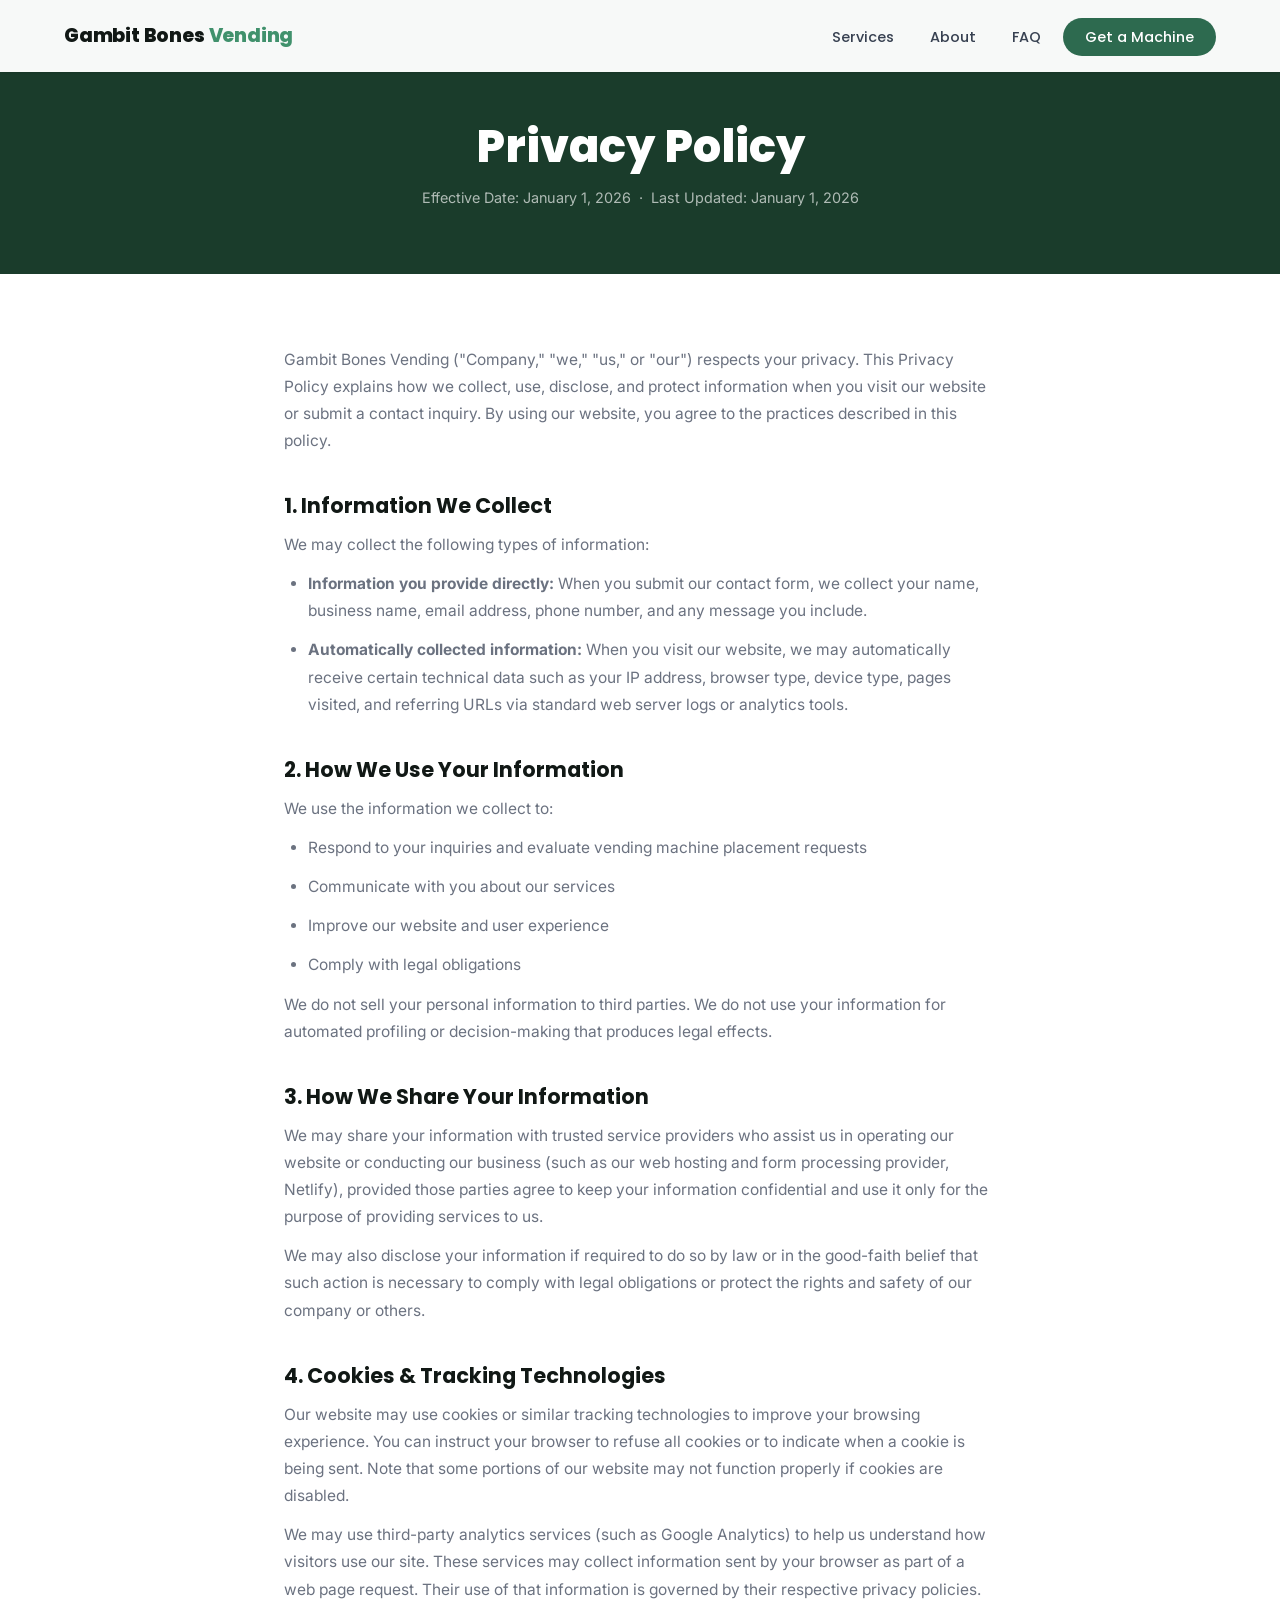
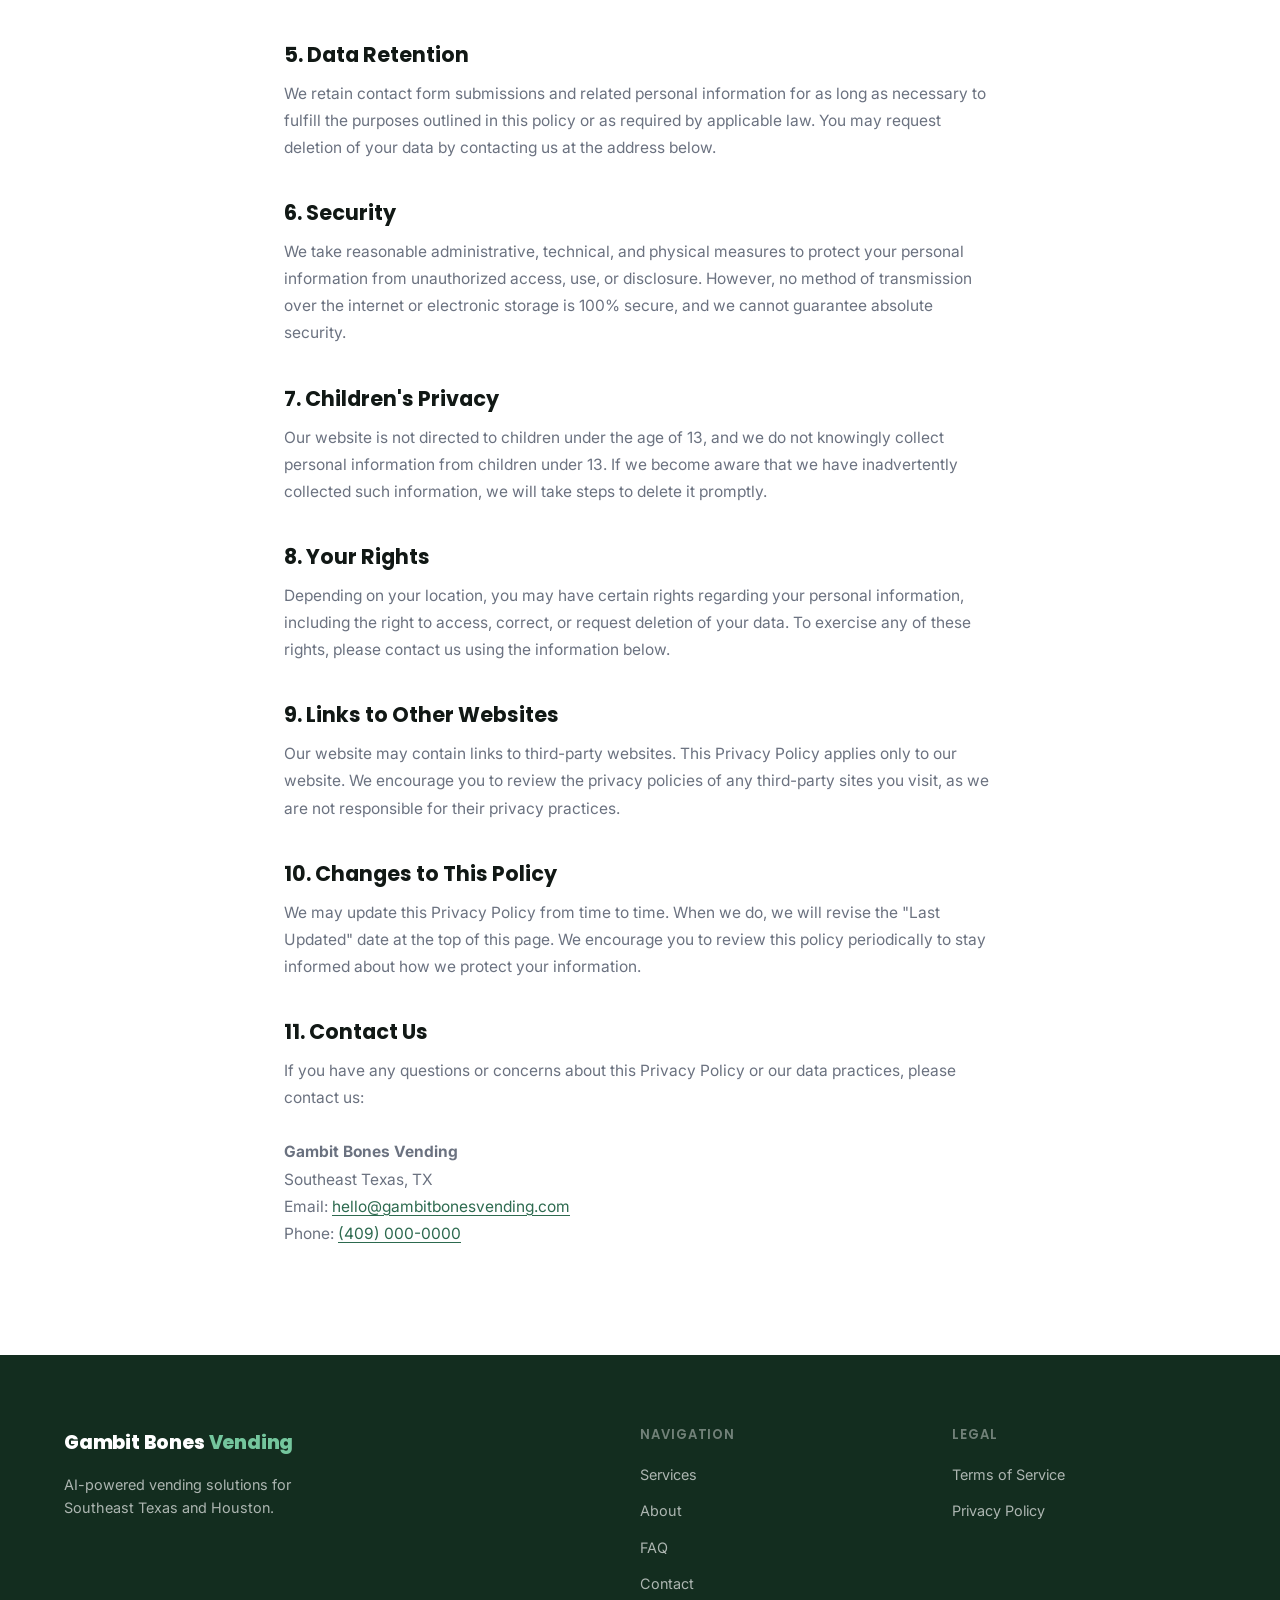
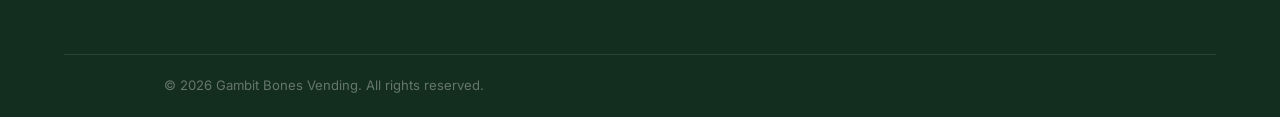
==== privacy.html @ fe69d811 "Initial commit — Gambit Bones Vending website" ====
<!DOCTYPE html>
<html lang="en">
<head>
  <meta charset="UTF-8" />
  <meta name="viewport" content="width=device-width, initial-scale=1.0" />
  <meta name="description" content="Privacy Policy for Gambit Bones Vending." />
  <meta name="robots" content="noindex" />
  <title>Privacy Policy | Gambit Bones Vending</title>

  <link rel="preconnect" href="https://fonts.googleapis.com" />
  <link rel="preconnect" href="https://fonts.gstatic.com" crossorigin />
  <link href="https://fonts.googleapis.com/css2?family=Poppins:wght@400;600;700;800&family=Inter:wght@400;500;600&display=swap" rel="stylesheet" />
  <link rel="stylesheet" href="https://cdnjs.cloudflare.com/ajax/libs/font-awesome/6.5.0/css/all.min.css" crossorigin="anonymous" referrerpolicy="no-referrer" />
  <link rel="stylesheet" href="css/styles.css" />
</head>
<body>

  <!-- Navigation -->
  <header class="nav-header scrolled" id="navHeader">
    <nav class="nav-container" aria-label="Main navigation">
      <a href="index.html" class="nav-logo" aria-label="Gambit Bones Vending — home">
        <span class="logo-text">Gambit Bones <span class="logo-accent">Vending</span></span>
      </a>
      <button class="nav-toggle" id="navToggle" aria-label="Toggle navigation" aria-expanded="false">
        <span></span><span></span><span></span>
      </button>
      <ul class="nav-links" id="navLinks" role="list">
        <li><a href="index.html#services">Services</a></li>
        <li><a href="index.html#about">About</a></li>
        <li><a href="index.html#faq">FAQ</a></li>
        <li><a href="index.html#contact" class="nav-cta">Get a Machine</a></li>
      </ul>
    </nav>
  </header>

  <!-- Page Header -->
  <section class="inner-page-header">
    <div class="container">
      <h1>Privacy Policy</h1>
      <p>Effective Date: January 1, 2026 &nbsp;·&nbsp; Last Updated: January 1, 2026</p>
    </div>
  </section>

  <!-- Content -->
  <section class="inner-page-content">
    <div class="container">

      <p>
        Gambit Bones Vending ("Company," "we," "us," or "our") respects your privacy. This
        Privacy Policy explains how we collect, use, disclose, and protect information when
        you visit our website or submit a contact inquiry. By using our website, you agree to
        the practices described in this policy.
      </p>

      <h2>1. Information We Collect</h2>
      <p>We may collect the following types of information:</p>
      <ul>
        <li>
          <strong>Information you provide directly:</strong> When you submit our contact form,
          we collect your name, business name, email address, phone number, and any message
          you include.
        </li>
        <li>
          <strong>Automatically collected information:</strong> When you visit our website,
          we may automatically receive certain technical data such as your IP address, browser
          type, device type, pages visited, and referring URLs via standard web server logs
          or analytics tools.
        </li>
      </ul>

      <h2>2. How We Use Your Information</h2>
      <p>We use the information we collect to:</p>
      <ul>
        <li>Respond to your inquiries and evaluate vending machine placement requests</li>
        <li>Communicate with you about our services</li>
        <li>Improve our website and user experience</li>
        <li>Comply with legal obligations</li>
      </ul>
      <p>
        We do not sell your personal information to third parties. We do not use your
        information for automated profiling or decision-making that produces legal effects.
      </p>

      <h2>3. How We Share Your Information</h2>
      <p>
        We may share your information with trusted service providers who assist us in
        operating our website or conducting our business (such as our web hosting and form
        processing provider, Netlify), provided those parties agree to keep your information
        confidential and use it only for the purpose of providing services to us.
      </p>
      <p>
        We may also disclose your information if required to do so by law or in the good-faith
        belief that such action is necessary to comply with legal obligations or protect the
        rights and safety of our company or others.
      </p>

      <h2>4. Cookies &amp; Tracking Technologies</h2>
      <p>
        Our website may use cookies or similar tracking technologies to improve your browsing
        experience. You can instruct your browser to refuse all cookies or to indicate when a
        cookie is being sent. Note that some portions of our website may not function properly
        if cookies are disabled.
      </p>
      <p>
        We may use third-party analytics services (such as Google Analytics) to help us
        understand how visitors use our site. These services may collect information sent by
        your browser as part of a web page request. Their use of that information is governed
        by their respective privacy policies.
      </p>

      <h2>5. Data Retention</h2>
      <p>
        We retain contact form submissions and related personal information for as long as
        necessary to fulfill the purposes outlined in this policy or as required by applicable
        law. You may request deletion of your data by contacting us at the address below.
      </p>

      <h2>6. Security</h2>
      <p>
        We take reasonable administrative, technical, and physical measures to protect your
        personal information from unauthorized access, use, or disclosure. However, no method
        of transmission over the internet or electronic storage is 100% secure, and we cannot
        guarantee absolute security.
      </p>

      <h2>7. Children's Privacy</h2>
      <p>
        Our website is not directed to children under the age of 13, and we do not knowingly
        collect personal information from children under 13. If we become aware that we have
        inadvertently collected such information, we will take steps to delete it promptly.
      </p>

      <h2>8. Your Rights</h2>
      <p>
        Depending on your location, you may have certain rights regarding your personal
        information, including the right to access, correct, or request deletion of your data.
        To exercise any of these rights, please contact us using the information below.
      </p>

      <h2>9. Links to Other Websites</h2>
      <p>
        Our website may contain links to third-party websites. This Privacy Policy applies
        only to our website. We encourage you to review the privacy policies of any third-party
        sites you visit, as we are not responsible for their privacy practices.
      </p>

      <h2>10. Changes to This Policy</h2>
      <p>
        We may update this Privacy Policy from time to time. When we do, we will revise the
        "Last Updated" date at the top of this page. We encourage you to review this policy
        periodically to stay informed about how we protect your information.
      </p>

      <h2>11. Contact Us</h2>
      <p>
        If you have any questions or concerns about this Privacy Policy or our data practices,
        please contact us:<br /><br />
        <strong>Gambit Bones Vending</strong><br />
        <!-- Replace with real address -->
        Southeast Texas, TX<br />
        Email: <a href="mailto:hello@gambitbonesvending.com">hello@gambitbonesvending.com</a><br />
        Phone: <a href="tel:+14090000000">(409) 000-0000</a>
      </p>

    </div>
  </section>

  <!-- Footer -->
  <footer class="footer">
    <div class="container">
      <div class="footer-top">
        <div class="footer-brand">
          <span class="logo-text">Gambit Bones <span class="logo-accent">Vending</span></span>
          <p>AI-powered vending solutions for Southeast Texas and Houston.</p>
        </div>
        <div class="footer-links">
          <h4>Navigation</h4>
          <ul role="list">
            <li><a href="index.html#services">Services</a></li>
            <li><a href="index.html#about">About</a></li>
            <li><a href="index.html#faq">FAQ</a></li>
            <li><a href="index.html#contact">Contact</a></li>
          </ul>
        </div>
        <div class="footer-legal">
          <h4>Legal</h4>
          <ul role="list">
            <li><a href="terms.html">Terms of Service</a></li>
            <li><a href="privacy.html">Privacy Policy</a></li>
          </ul>
        </div>
      </div>
      <div class="footer-bottom">
        <p>&copy; <span id="footerYear">2026</span> Gambit Bones Vending. All rights reserved.</p>
      </div>
    </div>
  </footer>

  <script>
    const navToggle = document.getElementById('navToggle');
    const navLinks  = document.getElementById('navLinks');
    navToggle.addEventListener('click', () => {
      const isOpen = navLinks.classList.toggle('open');
      navToggle.classList.toggle('active', isOpen);
      navToggle.setAttribute('aria-expanded', String(isOpen));
    });
    document.getElementById('footerYear').textContent = new Date().getFullYear();
  </script>

</body>
</html>
---- css/styles.css ----
/* =============================================================
   Gambit Bones Vending — Stylesheet
   Colors: white palette + dark green accents
   Fonts: Poppins (headings) + Inter (body)
============================================================= */

/* -------------------------
   1. Custom Properties
------------------------- */
:root {
  --white: #ffffff;
  --off-white: #f4f8f5;
  --green-900: #132d1f;
  --green-800: #1a3c2b;
  --green-700: #2d6a4f;
  --green-600: #40916c;
  --green-400: #74c69d;
  --green-100: #d8f3dc;
  --green-50: #edf7f0;

  --text-900: #111815;
  --text-700: #374151;
  --text-500: #6b7280;
  --text-300: #d1d5db;
  --border: #e5e7eb;
  --border-green: #c3e6cb;

  --shadow-sm: 0 1px 3px rgba(0, 0, 0, 0.07), 0 1px 2px rgba(0, 0, 0, 0.05);
  --shadow-md: 0 4px 16px rgba(0, 0, 0, 0.09);
  --shadow-lg: 0 10px 40px rgba(0, 0, 0, 0.12);

  --radius-sm: 8px;
  --radius-md: 14px;
  --radius-lg: 22px;
  --radius-full: 100px;

  --transition: 0.22s ease;
  --max-width: 1200px;
}

/* -------------------------
   2. Reset & Base
------------------------- */
*, *::before, *::after {
  box-sizing: border-box;
  margin: 0;
  padding: 0;
}

html {
  scroll-behavior: smooth;
  font-size: 16px;
  overflow-x: hidden;
}

body {
  font-family: 'Inter', system-ui, -apple-system, sans-serif;
  color: var(--text-700);
  background: var(--white);
  line-height: 1.65;
  -webkit-font-smoothing: antialiased;
  overflow-x: hidden;
}

img, svg {
  display: block;
  max-width: 100%;
}

a {
  color: var(--green-700);
  text-decoration: none;
  transition: color var(--transition);
}

a:hover { color: var(--green-600); }

ul { list-style: none; }

/* -------------------------
   3. Typography
------------------------- */
h1, h2, h3, h4 {
  font-family: 'Poppins', sans-serif;
  color: var(--text-900);
  line-height: 1.2;
  font-weight: 700;
}

h1 { font-size: clamp(2.1rem, 5.5vw, 3.75rem); font-weight: 800; }
h2 { font-size: clamp(1.7rem, 3.5vw, 2.5rem); }
h3 { font-size: 1.25rem; }

p { max-width: 65ch; }

em { font-style: normal; color: var(--green-600); }

/* -------------------------
   4. Layout Utilities
------------------------- */
.container {
  width: 100%;
  max-width: var(--max-width);
  margin: 0 auto;
  padding: 0 24px;
}

.hidden { display: none !important; }

/* -------------------------
   5. Buttons
------------------------- */
.btn {
  display: inline-flex;
  align-items: center;
  gap: 8px;
  padding: 14px 28px;
  border-radius: var(--radius-full);
  font-family: 'Poppins', sans-serif;
  font-weight: 600;
  font-size: 0.95rem;
  cursor: pointer;
  border: 2px solid transparent;
  transition: all var(--transition);
  text-decoration: none;
}

.btn-primary {
  background: var(--green-700);
  color: var(--white);
  border-color: var(--green-700);
}
.btn-primary:hover {
  background: var(--green-800);
  border-color: var(--green-800);
  color: var(--white);
  transform: translateY(-1px);
  box-shadow: 0 6px 20px rgba(45, 106, 79, 0.35);
}

.btn-outline {
  background: transparent;
  color: var(--white);
  border-color: rgba(255, 255, 255, 0.6);
}
.btn-outline:hover {
  background: rgba(255, 255, 255, 0.12);
  border-color: var(--white);
  color: var(--white);
}

.btn-full { width: 100%; justify-content: center; }

/* -------------------------
   6. Section Header
------------------------- */
.section-header {
  text-align: center;
  margin-bottom: 56px;
}

.section-header p {
  font-size: 1.05rem;
  color: var(--text-500);
  margin: 16px auto 0;
}

.section-tag {
  display: inline-block;
  background: var(--green-50);
  color: var(--green-700);
  font-family: 'Poppins', sans-serif;
  font-size: 0.78rem;
  font-weight: 600;
  letter-spacing: 0.08em;
  text-transform: uppercase;
  padding: 6px 16px;
  border-radius: var(--radius-full);
  margin-bottom: 14px;
  border: 1px solid var(--border-green);
}

/* -------------------------
   7. Navigation
------------------------- */
.nav-header {
  position: fixed;
  top: 0;
  left: 0;
  right: 0;
  z-index: 1000;
  background: transparent;
  transition: background var(--transition), box-shadow var(--transition);
}

.nav-header.scrolled {
  background: rgba(255, 255, 255, 0.97);
  box-shadow: var(--shadow-sm);
  backdrop-filter: blur(8px);
}

.nav-container {
  display: flex;
  align-items: center;
  justify-content: space-between;
  max-width: var(--max-width);
  margin: 0 auto;
  padding: 0 24px;
  height: 72px;
}

.logo-text {
  font-family: 'Poppins', sans-serif;
  font-size: 1.2rem;
  font-weight: 800;
  color: var(--white);
  transition: color var(--transition);
  letter-spacing: -0.01em;
}

.nav-header.scrolled .logo-text { color: var(--text-900); }

.logo-accent { color: var(--green-400); }

.nav-header.scrolled .logo-accent { color: var(--green-600); }

.nav-links {
  display: flex;
  align-items: center;
  gap: 8px;
}

.nav-links li a {
  font-family: 'Poppins', sans-serif;
  font-size: 0.9rem;
  font-weight: 500;
  color: rgba(255, 255, 255, 0.88);
  padding: 8px 14px;
  border-radius: var(--radius-sm);
  transition: all var(--transition);
}

.nav-header.scrolled .nav-links li a {
  color: var(--text-700);
}

.nav-links li a:hover {
  color: var(--white);
  background: rgba(255, 255, 255, 0.1);
}

.nav-header.scrolled .nav-links li a:hover {
  color: var(--green-700);
  background: var(--green-50);
}

.nav-cta {
  background: var(--green-700) !important;
  color: var(--white) !important;
  border-radius: var(--radius-full) !important;
  padding: 9px 22px !important;
}

.nav-cta:hover {
  background: var(--green-800) !important;
  color: var(--white) !important;
  box-shadow: 0 4px 14px rgba(45, 106, 79, 0.3);
}

/* Hamburger */
.nav-toggle {
  display: none;
  flex-direction: column;
  gap: 5px;
  background: none;
  border: none;
  cursor: pointer;
  padding: 6px;
}

.nav-toggle span {
  display: block;
  width: 24px;
  height: 2px;
  background: var(--white);
  border-radius: 2px;
  transition: transform 0.28s ease, opacity 0.28s ease;
}

.nav-header.scrolled .nav-toggle span { background: var(--text-900); }

.nav-toggle.active span:nth-child(1) { transform: translateY(7px) rotate(45deg); }
.nav-toggle.active span:nth-child(2) { opacity: 0; }
.nav-toggle.active span:nth-child(3) { transform: translateY(-7px) rotate(-45deg); }

/* -------------------------
   8. Hero
------------------------- */
.hero {
  min-height: 100vh;
  display: flex;
  align-items: center;
  justify-content: center;
  text-align: center;
  position: relative;
  background-color: var(--green-800);
  background-image:
    linear-gradient(to bottom, rgba(6, 20, 12, 0.80) 0%, rgba(19, 45, 31, 0.72) 60%, rgba(26, 60, 43, 0.85) 100%),
    url('../assets/download.webp');
  background-size: cover;
  background-position: center 20%;
  overflow: hidden;
}

/* decorative circle */
.hero::before {
  content: '';
  position: absolute;
  width: 700px;
  height: 700px;
  border-radius: 50%;
  background: radial-gradient(circle, rgba(116, 198, 157, 0.08) 0%, transparent 70%);
  top: 50%;
  left: 50%;
  transform: translate(-50%, -50%);
  pointer-events: none;
}

.hero-content {
  position: relative;
  z-index: 1;
  padding: 120px 24px 60px;
  max-width: 820px;
  width: 100%;
}

.hero-badge {
  display: inline-flex;
  align-items: center;
  gap: 7px;
  background: rgba(116, 198, 157, 0.15);
  color: var(--green-400);
  border: 1px solid rgba(116, 198, 157, 0.3);
  font-family: 'Poppins', sans-serif;
  font-size: 0.78rem;
  font-weight: 600;
  letter-spacing: 0.07em;
  text-transform: uppercase;
  padding: 6px 16px;
  border-radius: var(--radius-full);
  margin-bottom: 22px;
}

.hero-content h1 {
  color: var(--white);
  margin-bottom: 22px;
  letter-spacing: -0.02em;
}

.hero-content p {
  font-size: clamp(1rem, 2vw, 1.15rem);
  color: rgba(255, 255, 255, 0.78);
  margin: 0 auto 36px;
  max-width: 600px;
}

.hero-cta-group {
  display: flex;
  gap: 14px;
  justify-content: center;
  flex-wrap: wrap;
}

.hero-scroll-hint {
  position: absolute;
  bottom: 32px;
  left: 50%;
  transform: translateX(-50%);
  display: flex;
  flex-direction: column;
  align-items: center;
  gap: 6px;
  color: rgba(255, 255, 255, 0.4);
  font-size: 0.75rem;
  font-family: 'Poppins', sans-serif;
  letter-spacing: 0.06em;
  text-transform: uppercase;
  animation: bounce 2s infinite;
}

@keyframes bounce {
  0%, 100% { transform: translateX(-50%) translateY(0); }
  50% { transform: translateX(-50%) translateY(6px); }
}

/* -------------------------
   9. Trust Bar
------------------------- */
.trust-bar {
  background: var(--white);
  border-bottom: 1px solid var(--border);
  padding: 0;
}

.trust-items {
  display: flex;
  align-items: center;
  justify-content: center;
  flex-wrap: wrap;
  gap: 0;
  padding: 0;
}

.trust-item {
  display: flex;
  align-items: center;
  gap: 10px;
  padding: 20px 32px;
  border-right: 1px solid var(--border);
  font-family: 'Poppins', sans-serif;
  font-size: 0.85rem;
  font-weight: 600;
  color: var(--text-700);
}

.trust-item:last-child { border-right: none; }

.trust-item i {
  color: var(--green-600);
  font-size: 1rem;
}

/* Grid children: prevent content from blowing out grid tracks */
.services-grid > *,
.about-grid > *,
.contact-grid > *,
.footer-top > * {
  min-width: 0;
}

/* -------------------------
   10. Services
------------------------- */
.services {
  padding: 100px 0;
  background: var(--off-white);
}

.services-grid {
  display: grid;
  grid-template-columns: repeat(3, 1fr);
  gap: 24px;
}

.service-card {
  background: var(--white);
  border-radius: var(--radius-md);
  padding: 36px 28px;
  border: 1px solid var(--border);
  transition: all var(--transition);
  box-shadow: var(--shadow-sm);
}

.service-card:hover {
  transform: translateY(-4px);
  box-shadow: var(--shadow-lg);
  border-color: var(--border-green);
}

.service-card--featured {
  background: var(--green-800);
  border-color: var(--green-700);
  color: rgba(255, 255, 255, 0.85);
}

.service-card--featured h3 { color: var(--white); }
.service-card--featured p { color: rgba(255, 255, 255, 0.75); max-width: 100%; }
.service-card--featured .service-icon { background: rgba(255, 255, 255, 0.1); color: var(--green-400); }
.service-card--featured:hover { border-color: var(--green-600); }

.service-icon {
  width: 52px;
  height: 52px;
  background: var(--green-50);
  color: var(--green-700);
  border-radius: var(--radius-sm);
  display: flex;
  align-items: center;
  justify-content: center;
  font-size: 1.25rem;
  margin-bottom: 20px;
}

.service-card h3 {
  margin-bottom: 10px;
  font-size: 1.1rem;
}

.service-card p {
  font-size: 0.95rem;
  color: var(--text-500);
  max-width: 100%;
  line-height: 1.6;
}

/* -------------------------
   11. About
------------------------- */
.about {
  padding: 100px 0;
  background: var(--white);
}

.about-grid {
  display: grid;
  grid-template-columns: 1fr 1fr;
  gap: 72px;
  align-items: center;
}

.about-content .section-tag { margin-bottom: 14px; }

.about-content h2 { margin-bottom: 20px; }

.about-content p {
  color: var(--text-500);
  margin-bottom: 16px;
  max-width: 100%;
  font-size: 1rem;
}

.about-stats {
  display: flex;
  gap: 32px;
  margin: 36px 0 32px;
  padding: 28px 0;
  border-top: 1px solid var(--border);
  border-bottom: 1px solid var(--border);
}

.stat {
  display: flex;
  flex-direction: column;
  gap: 4px;
}

.stat-number {
  font-family: 'Poppins', sans-serif;
  font-size: 1.75rem;
  font-weight: 800;
  color: var(--green-700);
  line-height: 1;
}

.stat-label {
  font-size: 0.8rem;
  color: var(--text-500);
  font-weight: 500;
}

.about-image {
  position: relative;
}

/*
  -------------------------------------------------------
  ABOUT SECTION PHOTO:
  To use a real photo, replace .about-image-placeholder
  with: <img src="images/about-machine.jpg" alt="Gambit Bones Vending Machine" />
  and add this CSS: img { border-radius: var(--radius-lg); object-fit: cover; }
  -------------------------------------------------------
*/
.about-image-placeholder {
  background: linear-gradient(145deg, var(--green-50) 0%, var(--green-100) 100%);
  border-radius: var(--radius-lg);
  border: 2px dashed var(--border-green);
  display: flex;
  flex-direction: column;
  align-items: center;
  justify-content: center;
  padding: 72px 40px;
  text-align: center;
  min-height: 360px;
  gap: 16px;
}

.about-image-placeholder i {
  font-size: 3.5rem;
  color: var(--green-600);
  opacity: 0.5;
}

.about-image-placeholder p {
  color: var(--green-700);
  font-family: 'Poppins', sans-serif;
  font-weight: 600;
  font-size: 1rem;
  opacity: 0.6;
  max-width: 100%;
  text-align: center;
}

/* -------------------------
   12. Service Area
------------------------- */
.area {
  background: var(--green-800);
  padding: 72px 0;
  text-align: center;
}

.area-content { max-width: 680px; margin: 0 auto; }

.area-icon {
  font-size: 2.5rem;
  color: var(--green-400);
  margin-bottom: 20px;
}

.area-content h2 {
  color: var(--white);
  margin-bottom: 16px;
}

.area-content p {
  color: rgba(255, 255, 255, 0.72);
  margin: 0 auto 10px;
  font-size: 1rem;
}

.area-content a {
  color: var(--green-400);
  text-decoration: underline;
  text-underline-offset: 3px;
}

.area-content a:hover { color: var(--green-100); }

/* -------------------------
   13. FAQ
------------------------- */
.faq {
  padding: 100px 0;
  background: var(--off-white);
}

.faq-list {
  max-width: 760px;
  margin: 0 auto;
  display: flex;
  flex-direction: column;
  gap: 12px;
}

.faq-item {
  background: var(--white);
  border: 1px solid var(--border);
  border-radius: var(--radius-md);
  overflow: hidden;
  transition: border-color var(--transition), box-shadow var(--transition);
}

.faq-item[open] {
  border-color: var(--border-green);
  box-shadow: var(--shadow-sm);
}

.faq-item summary {
  display: flex;
  align-items: center;
  justify-content: space-between;
  padding: 20px 24px;
  cursor: pointer;
  font-family: 'Poppins', sans-serif;
  font-size: 0.98rem;
  font-weight: 600;
  color: var(--text-900);
  list-style: none;
  user-select: none;
  transition: color var(--transition);
  gap: 16px;
}

.faq-item summary::-webkit-details-marker { display: none; }

.faq-item summary::after {
  content: '+';
  font-size: 1.4rem;
  font-weight: 400;
  color: var(--green-600);
  flex-shrink: 0;
  transition: transform var(--transition);
  line-height: 1;
}

.faq-item[open] summary::after {
  transform: rotate(45deg);
}

.faq-item[open] summary { color: var(--green-700); }

.faq-answer {
  padding: 0 24px 20px;
}

.faq-answer p {
  font-size: 0.97rem;
  color: var(--text-500);
  line-height: 1.7;
  max-width: 100%;
}

/* -------------------------
   14. Contact & Form
------------------------- */
.contact {
  padding: 100px 0;
  background: var(--white);
}

.contact-grid {
  display: grid;
  grid-template-columns: 1fr 1.4fr;
  gap: 72px;
  align-items: start;
}

.contact-info .section-tag { margin-bottom: 14px; }

.contact-info h2 { margin-bottom: 18px; }

.contact-info > p {
  color: var(--text-500);
  margin-bottom: 32px;
  max-width: 100%;
}

.contact-details {
  display: flex;
  flex-direction: column;
  gap: 14px;
}

.contact-details li {
  display: flex;
  align-items: center;
  gap: 12px;
  font-size: 0.95rem;
  color: var(--text-700);
}

.contact-details i {
  width: 36px;
  height: 36px;
  background: var(--green-50);
  color: var(--green-600);
  border-radius: var(--radius-sm);
  display: flex;
  align-items: center;
  justify-content: center;
  flex-shrink: 0;
  font-size: 0.9rem;
}

.contact-details a {
  color: var(--text-700);
}

.contact-details a:hover {
  color: var(--green-700);
}

/* Form */
.contact-form-wrapper {
  background: var(--off-white);
  border-radius: var(--radius-lg);
  padding: 40px;
  border: 1px solid var(--border);
}

.contact-form {
  display: flex;
  flex-direction: column;
  gap: 20px;
}

.form-row {
  display: grid;
  grid-template-columns: 1fr 1fr;
  gap: 16px;
}

.form-group {
  display: flex;
  flex-direction: column;
  gap: 7px;
}

.form-group label {
  font-family: 'Poppins', sans-serif;
  font-size: 0.82rem;
  font-weight: 600;
  color: var(--text-700);
  letter-spacing: 0.01em;
}

.form-group input,
.form-group textarea {
  width: 100%;
  padding: 12px 16px;
  border: 1.5px solid var(--border);
  border-radius: var(--radius-sm);
  font-family: 'Inter', sans-serif;
  font-size: 0.95rem;
  color: var(--text-900);
  background: var(--white);
  transition: border-color var(--transition), box-shadow var(--transition);
  outline: none;
}

.form-group input::placeholder,
.form-group textarea::placeholder {
  color: var(--text-300);
}

.form-group input:focus,
.form-group textarea:focus {
  border-color: var(--green-600);
  box-shadow: 0 0 0 3px rgba(64, 145, 108, 0.15);
}

.form-group textarea {
  resize: vertical;
  min-height: 110px;
}

.form-success {
  display: flex;
  flex-direction: column;
  align-items: center;
  text-align: center;
  padding: 40px 20px;
  gap: 14px;
}

.form-success i {
  font-size: 3rem;
  color: var(--green-600);
}

.form-success h3 {
  font-size: 1.3rem;
  color: var(--text-900);
}

.form-success p {
  color: var(--text-500);
  max-width: 100%;
}

/* -------------------------
   15. Footer
------------------------- */
.footer {
  background: var(--green-900);
  color: rgba(255, 255, 255, 0.65);
  padding: 72px 0 0;
}

.footer-top {
  display: grid;
  grid-template-columns: 2fr 1fr 1fr;
  gap: 48px;
  padding-bottom: 48px;
  border-bottom: 1px solid rgba(255, 255, 255, 0.1);
}

.footer-brand .logo-text {
  color: var(--white);
  display: inline-block;
  margin-bottom: 14px;
}

.footer-brand p {
  font-size: 0.9rem;
  line-height: 1.65;
  max-width: 280px;
}

.footer-links h4,
.footer-legal h4 {
  font-family: 'Poppins', sans-serif;
  font-size: 0.82rem;
  font-weight: 600;
  letter-spacing: 0.07em;
  text-transform: uppercase;
  color: rgba(255, 255, 255, 0.4);
  margin-bottom: 18px;
}

.footer-links ul li,
.footer-legal ul li {
  margin-bottom: 10px;
}

.footer-links ul li a,
.footer-legal ul li a {
  color: rgba(255, 255, 255, 0.65);
  font-size: 0.9rem;
  transition: color var(--transition);
}

.footer-links ul li a:hover,
.footer-legal ul li a:hover {
  color: var(--white);
}

.footer-bottom {
  padding: 20px 0;
  text-align: center;
  font-size: 0.82rem;
  color: rgba(255, 255, 255, 0.35);
}

/* -------------------------
   16. Inner Pages (Terms / Privacy)
------------------------- */
.inner-page-header {
  background: var(--green-800);
  padding: 120px 0 64px;
  text-align: center;
}

.inner-page-header h1 {
  color: var(--white);
  font-size: clamp(1.8rem, 4vw, 2.8rem);
}

.inner-page-header p {
  color: rgba(255, 255, 255, 0.65);
  font-size: 0.9rem;
  margin: 12px auto 0;
}

.inner-page-content {
  padding: 72px 0 96px;
  background: var(--white);
}

.inner-page-content .container {
  max-width: 760px;
}

.inner-page-content h2 {
  font-size: 1.3rem;
  margin-top: 40px;
  margin-bottom: 12px;
  color: var(--text-900);
}

.inner-page-content p,
.inner-page-content li {
  font-size: 0.97rem;
  color: var(--text-500);
  line-height: 1.75;
  max-width: 100%;
  margin-bottom: 12px;
}

.inner-page-content ul {
  list-style: disc;
  padding-left: 24px;
}

.inner-page-content a { color: var(--green-700); text-decoration: underline; text-underline-offset: 3px; }

/* -------------------------
   17. Media Queries
------------------------- */
@media (max-width: 1024px) {
  .services-grid {
    grid-template-columns: repeat(2, 1fr);
  }

  .about-grid {
    gap: 48px;
  }

  .trust-item {
    padding: 18px 20px;
  }
}

@media (max-width: 840px) {
  .contact-grid {
    grid-template-columns: 1fr;
    gap: 48px;
  }

  .footer-top {
    grid-template-columns: 1fr 1fr;
  }

  .footer-brand {
    grid-column: 1 / -1;
  }

  .about-grid {
    grid-template-columns: 1fr;
  }

  .about-image { order: -1; }
}

@media (max-width: 768px) {
  /* Nav mobile */
  .nav-toggle { display: flex; }

  .nav-links {
    position: fixed;
    top: 0;
    left: 0;
    right: 0;
    background: rgba(19, 45, 31, 0.98);
    backdrop-filter: blur(10px);
    flex-direction: column;
    align-items: stretch;
    /* 72px nav bar height + original 16px top padding */
    padding: 88px 24px 28px;
    gap: 4px;
    transform: translateY(-100%);
    visibility: hidden;
    transition: transform 0.3s ease, visibility 0.3s ease;
    border-bottom: 1px solid rgba(255, 255, 255, 0.1);
    z-index: 999;
  }

  .nav-links.open {
    transform: translateY(0);
    visibility: visible;
  }

  .nav-links li a {
    display: block;
    padding: 12px 16px;
    font-size: 1rem;
    color: rgba(255, 255, 255, 0.88);
    border-radius: var(--radius-sm);
  }

  .nav-cta {
    margin-top: 8px;
    text-align: center;
  }

  .nav-header.scrolled .nav-links { background: rgba(255, 255, 255, 0.97); }
  .nav-header.scrolled .nav-links li a { color: var(--text-700); }

  /* Services */
  .services-grid {
    grid-template-columns: 1fr;
  }

  /* Trust bar */
  .trust-items {
    flex-direction: column;
    align-items: flex-start;
  }

  .trust-item {
    border-right: none;
    border-bottom: 1px solid var(--border);
    width: 100%;
    padding: 16px 24px;
  }

  .trust-item:last-child { border-bottom: none; }

  /* Contact form */
  .form-row { grid-template-columns: 1fr; }

  .contact-form-wrapper { padding: 28px 20px; }

  /* About stats */
  .about-stats { gap: 20px; }
  .stat-number { font-size: 1.4rem; }
}

@media (max-width: 540px) {
  .hero-cta-group {
    flex-direction: column;
    align-items: center;
  }

  .btn { width: 100%; justify-content: center; }
  .btn-outline { width: auto; }

  .footer-top { grid-template-columns: 1fr; gap: 32px; }
}

@media (max-width: 480px) {
  /* Stack about stats vertically on very small screens */
  .about-stats {
    flex-direction: column;
    gap: 16px;
  }

  .stat {
    flex-direction: row;
    align-items: center;
    gap: 12px;
  }

  .stat-number { font-size: 1.3rem; }

  /* Reduce section vertical padding */
  .services,
  .about,
  .faq,
  .contact {
    padding: 64px 0;
  }

  /* Tighten section header spacing */
  .section-header { margin-bottom: 36px; }

  /* Tighten container horizontal padding */
  .container { padding: 0 16px; }
}
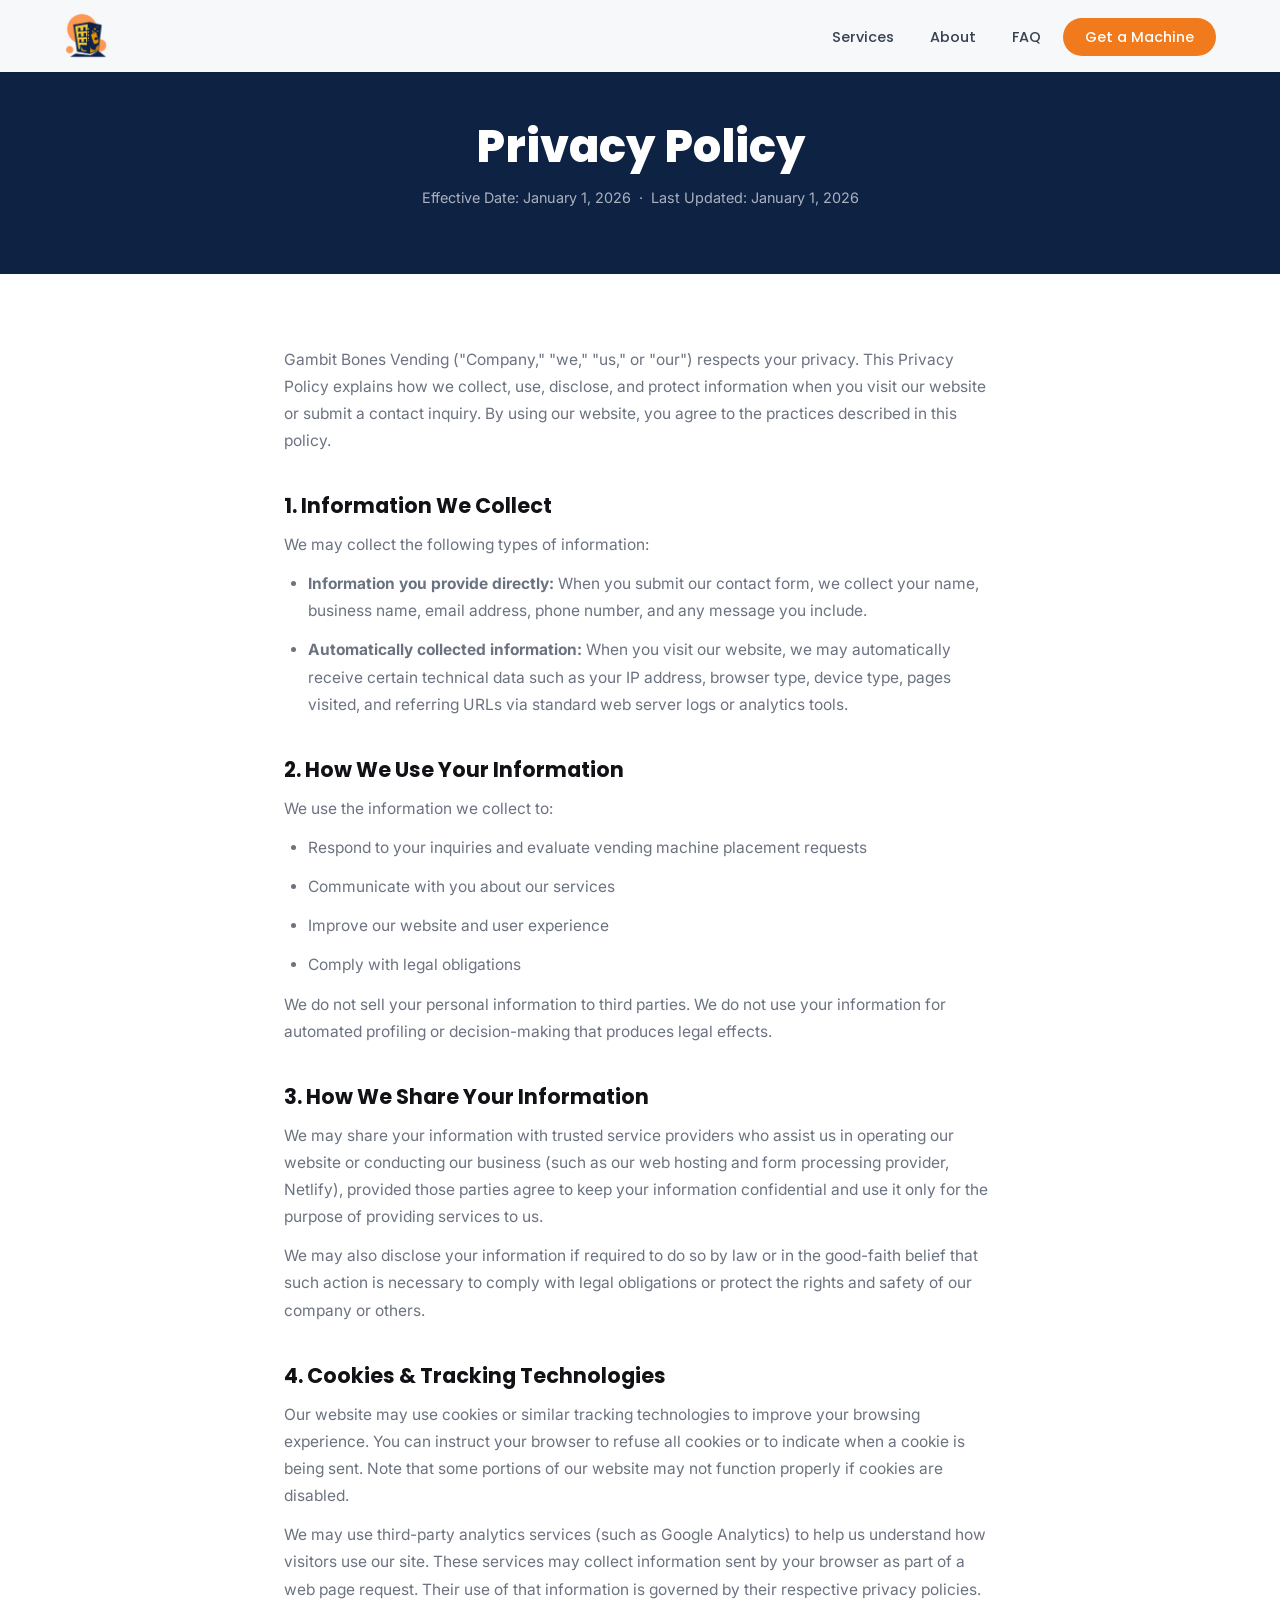
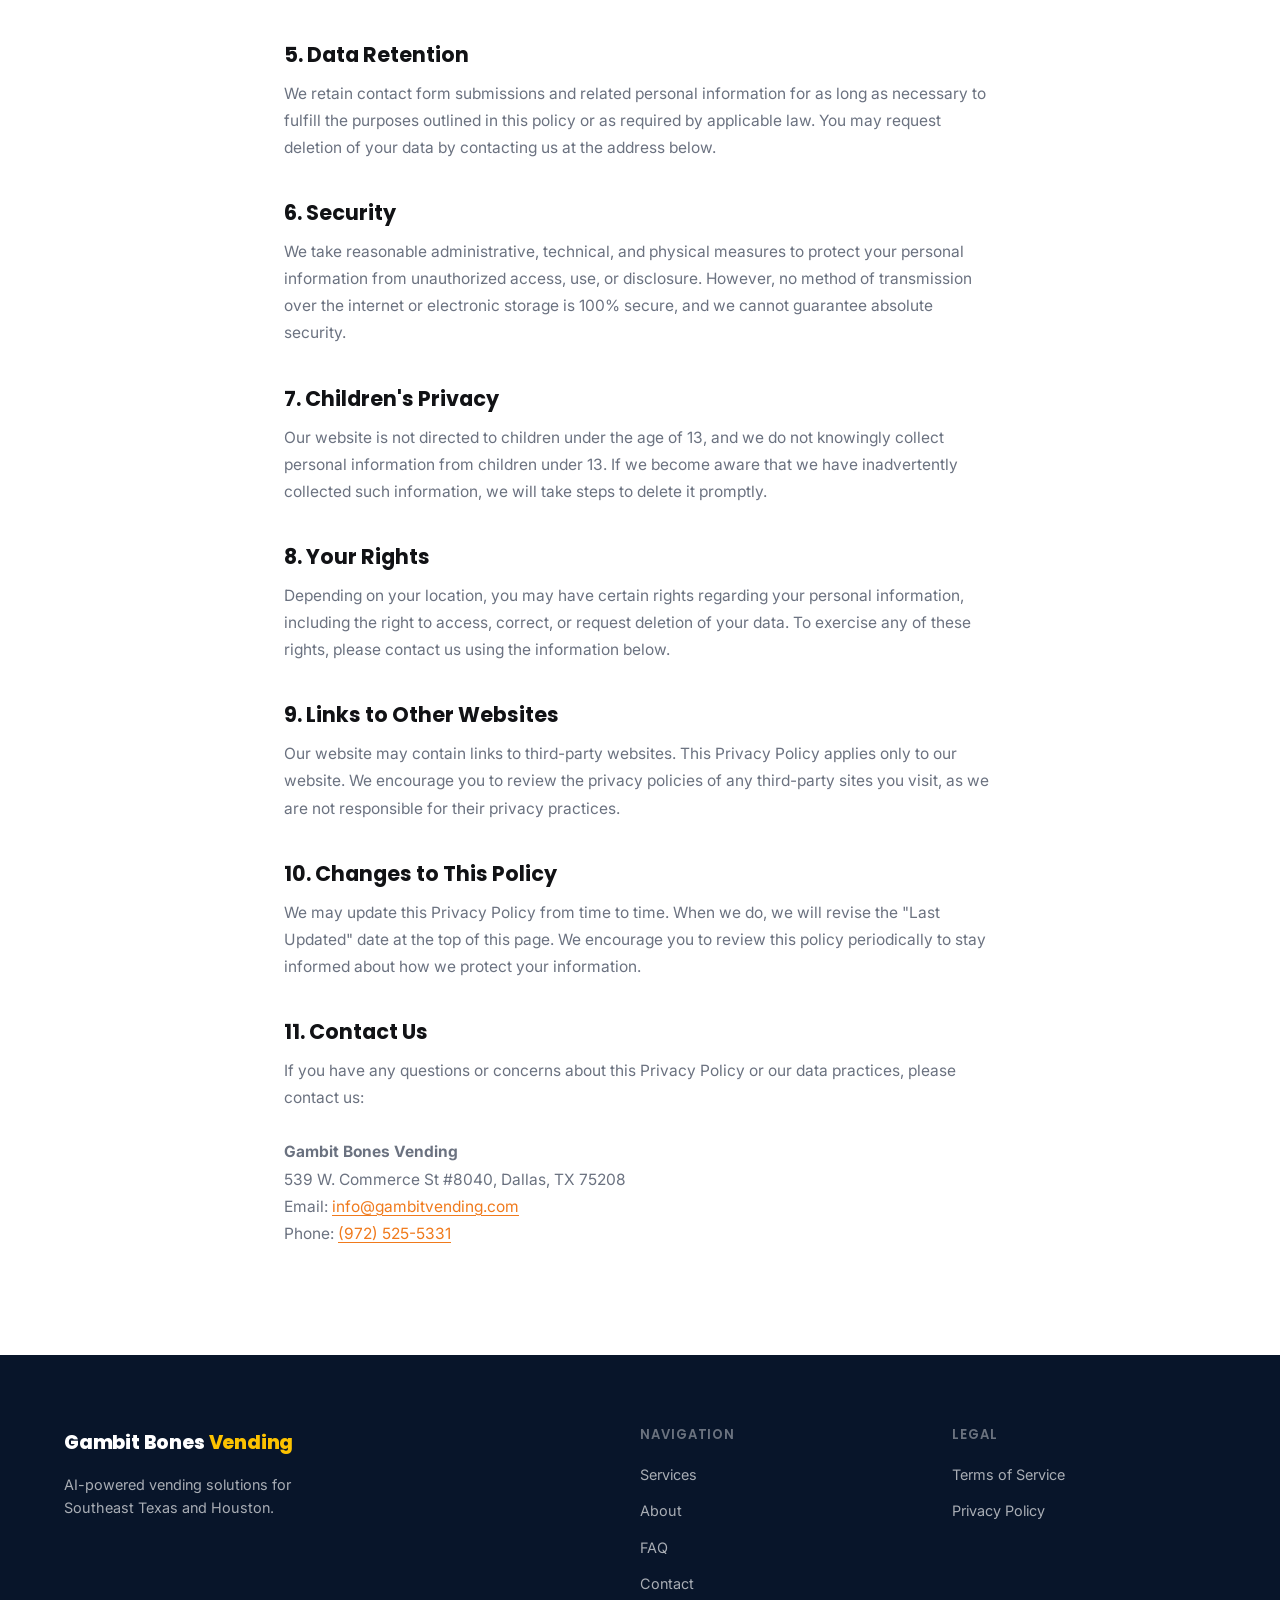
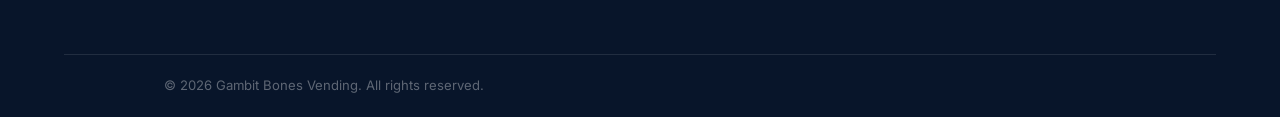
==== commit b007b8be: "Added logo, changed some styles, and updated contact info." ====
--- a/privacy.html
+++ b/privacy.html
@@ -19,7 +19,7 @@
   <header class="nav-header scrolled" id="navHeader">
     <nav class="nav-container" aria-label="Main navigation">
       <a href="index.html" class="nav-logo" aria-label="Gambit Bones Vending — home">
-        <span class="logo-text">Gambit Bones <span class="logo-accent">Vending</span></span>
+        <img src="assets/Logo.png" alt="Gambit Bones Vending" class="nav-logo-img" />
       </a>
       <button class="nav-toggle" id="navToggle" aria-label="Toggle navigation" aria-expanded="false">
         <span></span><span></span><span></span>
@@ -156,10 +156,9 @@
         If you have any questions or concerns about this Privacy Policy or our data practices,
         please contact us:<br /><br />
         <strong>Gambit Bones Vending</strong><br />
-        <!-- Replace with real address -->
-        Southeast Texas, TX<br />
-        Email: <a href="mailto:hello@gambitbonesvending.com">hello@gambitbonesvending.com</a><br />
-        Phone: <a href="tel:+14090000000">(409) 000-0000</a>
+        539 W. Commerce St #8040, Dallas, TX 75208<br />
+        Email: <a href="mailto:info@gambitvending.com">info@gambitvending.com</a><br />
+        Phone: <a href="tel:+19725255331">(972) 525-5331</a>
       </p>
 
     </div>
--- a/css/styles.css
+++ b/css/styles.css
@@ -1,6 +1,6 @@
 /* =============================================================
    Gambit Bones Vending — Stylesheet
-   Colors: white palette + dark green accents
+   Colors: navy + yellow & orange accents
    Fonts: Poppins (headings) + Inter (body)
 ============================================================= */
 
@@ -9,21 +9,21 @@
 ------------------------- */
 :root {
   --white: #ffffff;
-  --off-white: #f4f8f5;
-  --green-900: #132d1f;
-  --green-800: #1a3c2b;
-  --green-700: #2d6a4f;
-  --green-600: #40916c;
-  --green-400: #74c69d;
-  --green-100: #d8f3dc;
-  --green-50: #edf7f0;
-
-  --text-900: #111815;
+  --off-white: #f5f5f3;
+  --green-900: #08152a;
+  --green-800: #0e2244;
+  --green-700: #f07a1c;
+  --green-600: #d96a0e;
+  --green-400: #fcc200;
+  --green-100: #fef0cc;
+  --green-50: #fff8e8;
+
+  --text-900: #111215;
   --text-700: #374151;
   --text-500: #6b7280;
   --text-300: #d1d5db;
   --border: #e5e7eb;
-  --border-green: #c3e6cb;
+  --border-green: #fde5a0;
 
   --shadow-sm: 0 1px 3px rgba(0, 0, 0, 0.07), 0 1px 2px rgba(0, 0, 0, 0.05);
   --shadow-md: 0 4px 16px rgba(0, 0, 0, 0.09);
@@ -135,7 +135,7 @@
   border-color: var(--green-800);
   color: var(--white);
   transform: translateY(-1px);
-  box-shadow: 0 6px 20px rgba(45, 106, 79, 0.35);
+  box-shadow: 0 6px 20px rgba(240, 122, 28, 0.35);
 }
 
 .btn-outline {
@@ -224,6 +224,12 @@
 
 .nav-header.scrolled .logo-accent { color: var(--green-600); }
 
+.nav-logo-img {
+  height: 48px;
+  width: auto;
+  display: block;
+}
+
 .nav-links {
   display: flex;
   align-items: center;
@@ -264,7 +270,7 @@
 .nav-cta:hover {
   background: var(--green-800) !important;
   color: var(--white) !important;
-  box-shadow: 0 4px 14px rgba(45, 106, 79, 0.3);
+  box-shadow: 0 4px 14px rgba(240, 122, 28, 0.3);
 }
 
 /* Hamburger */
@@ -305,7 +311,7 @@
   position: relative;
   background-color: var(--green-800);
   background-image:
-    linear-gradient(to bottom, rgba(6, 20, 12, 0.80) 0%, rgba(19, 45, 31, 0.72) 60%, rgba(26, 60, 43, 0.85) 100%),
+    linear-gradient(to bottom, rgba(5, 12, 24, 0.80) 0%, rgba(14, 34, 68, 0.72) 60%, rgba(8, 21, 42, 0.85) 100%),
     url('../assets/download.webp');
   background-size: cover;
   background-position: center 20%;
@@ -319,7 +325,7 @@
   width: 700px;
   height: 700px;
   border-radius: 50%;
-  background: radial-gradient(circle, rgba(116, 198, 157, 0.08) 0%, transparent 70%);
+  background: radial-gradient(circle, rgba(252, 194, 0, 0.08) 0%, transparent 70%);
   top: 50%;
   left: 50%;
   transform: translate(-50%, -50%);
@@ -338,9 +344,9 @@
   display: inline-flex;
   align-items: center;
   gap: 7px;
-  background: rgba(116, 198, 157, 0.15);
+  background: rgba(252, 194, 0, 0.15);
   color: var(--green-400);
-  border: 1px solid rgba(116, 198, 157, 0.3);
+  border: 1px solid rgba(252, 194, 0, 0.3);
   font-family: 'Poppins', sans-serif;
   font-size: 0.78rem;
   font-weight: 600;
@@ -826,7 +832,7 @@
 .form-group input:focus,
 .form-group textarea:focus {
   border-color: var(--green-600);
-  box-shadow: 0 0 0 3px rgba(64, 145, 108, 0.15);
+  box-shadow: 0 0 0 3px rgba(240, 122, 28, 0.15);
 }
 
 .form-group textarea {
@@ -879,6 +885,13 @@
   color: var(--white);
   display: inline-block;
   margin-bottom: 14px;
+}
+
+.footer-brand .footer-logo-img {
+  height: 56px;
+  width: auto;
+  display: block;
+  margin-bottom: 16px;
 }
 
 .footer-brand p {
@@ -1021,7 +1034,7 @@
     top: 0;
     left: 0;
     right: 0;
-    background: rgba(19, 45, 31, 0.98);
+    background: rgba(14, 34, 68, 0.98);
     backdrop-filter: blur(10px);
     flex-direction: column;
     align-items: stretch;
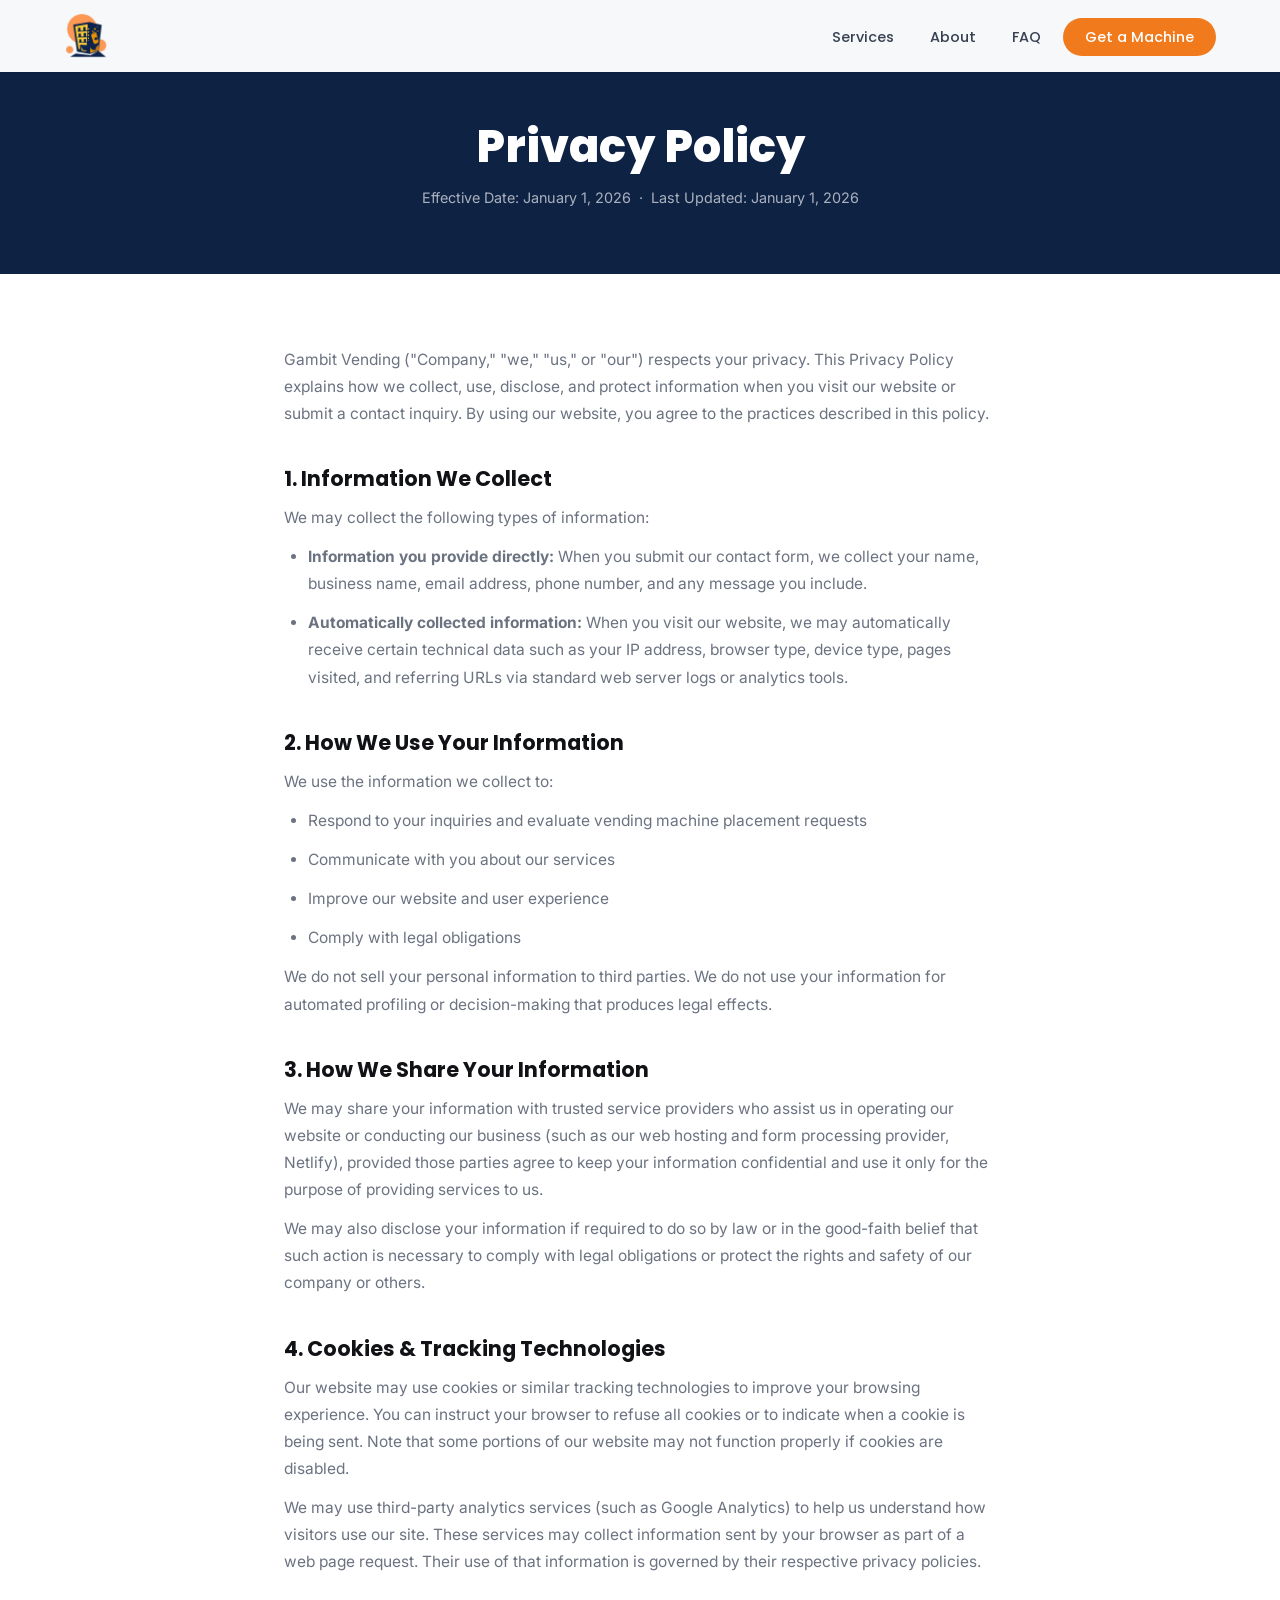
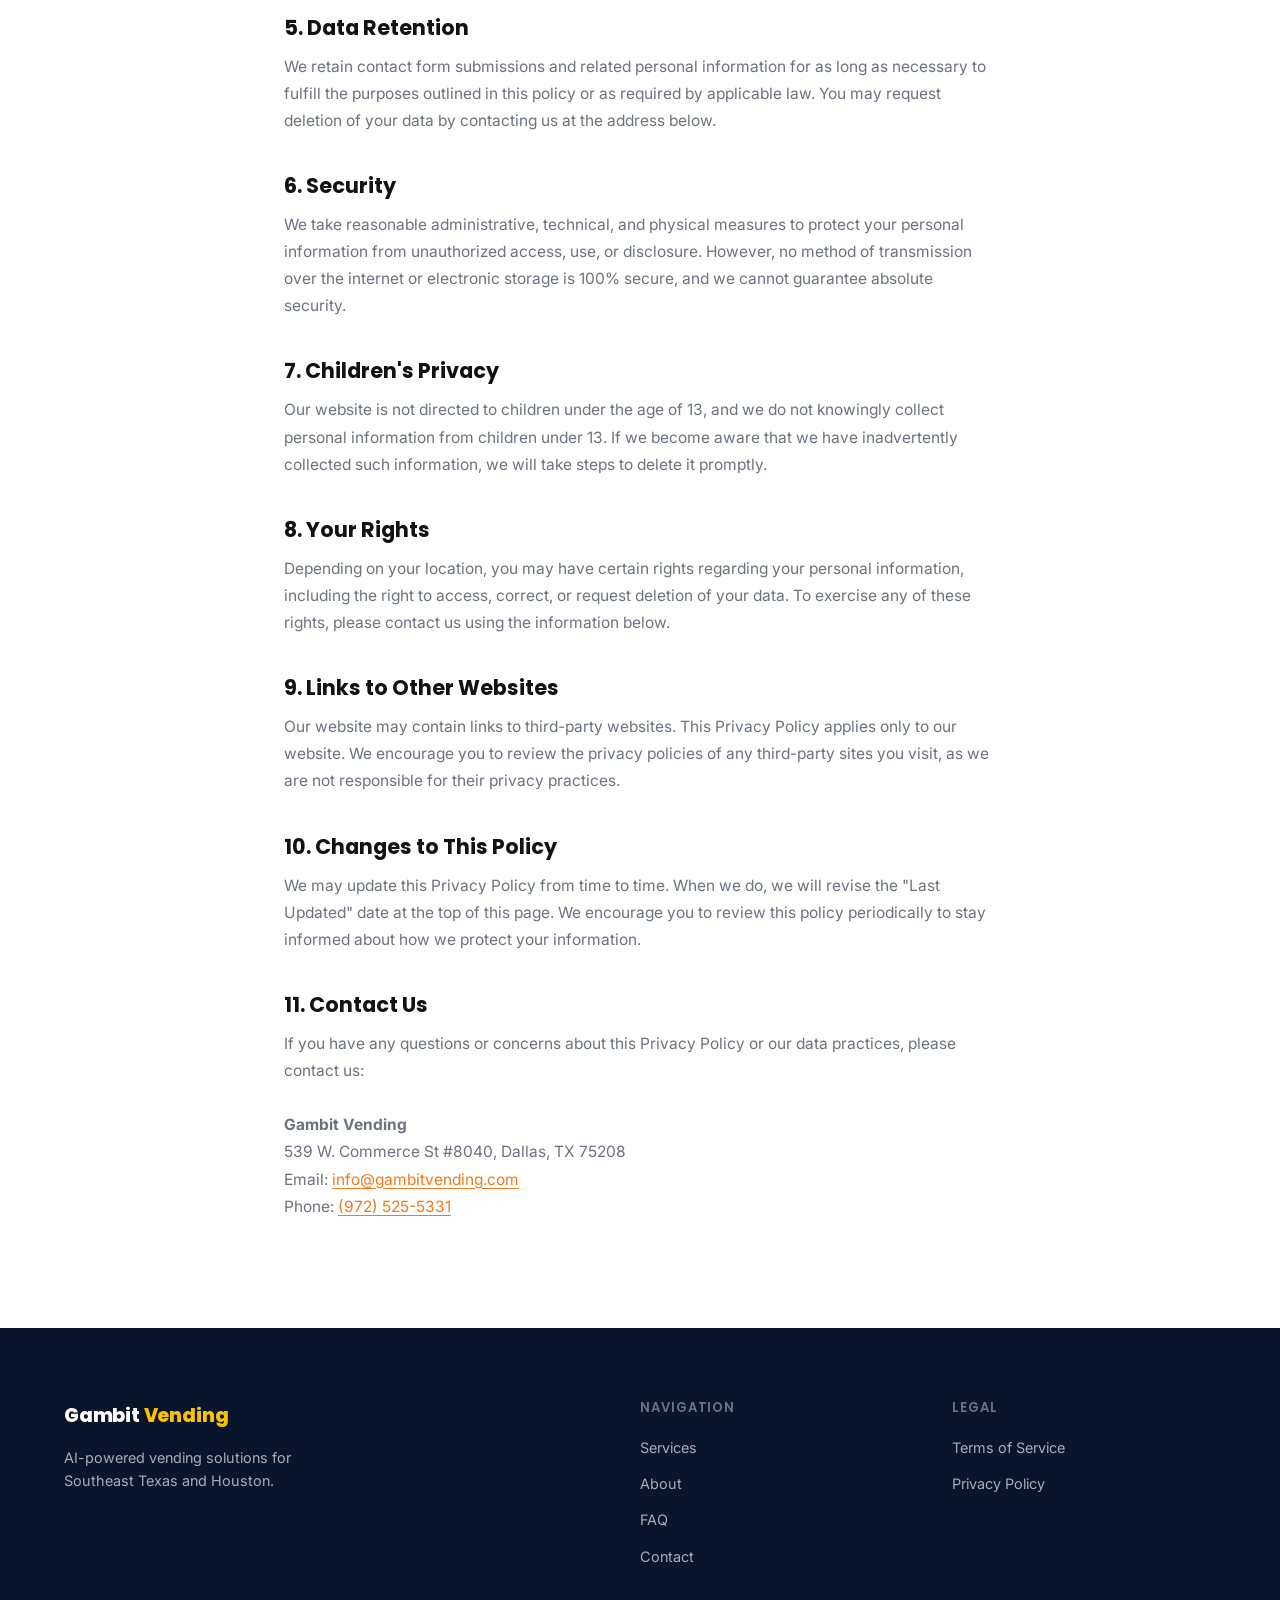
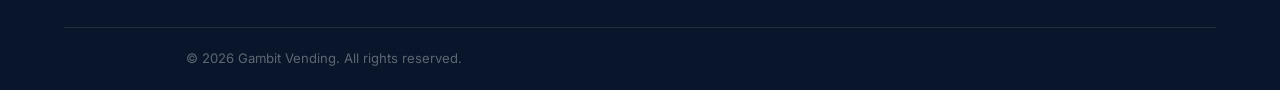
==== commit 95f41b85: "updated gambit bones to gambit vending." ====
--- a/privacy.html
+++ b/privacy.html
@@ -3,9 +3,9 @@
 <head>
   <meta charset="UTF-8" />
   <meta name="viewport" content="width=device-width, initial-scale=1.0" />
-  <meta name="description" content="Privacy Policy for Gambit Bones Vending." />
+  <meta name="description" content="Privacy Policy for Gambit Vending." />
   <meta name="robots" content="noindex" />
-  <title>Privacy Policy | Gambit Bones Vending</title>
+  <title>Privacy Policy | Gambit Vending</title>
 
   <link rel="preconnect" href="https://fonts.googleapis.com" />
   <link rel="preconnect" href="https://fonts.gstatic.com" crossorigin />
@@ -18,8 +18,8 @@
   <!-- Navigation -->
   <header class="nav-header scrolled" id="navHeader">
     <nav class="nav-container" aria-label="Main navigation">
-      <a href="index.html" class="nav-logo" aria-label="Gambit Bones Vending — home">
-        <img src="assets/Logo.png" alt="Gambit Bones Vending" class="nav-logo-img" />
+      <a href="index.html" class="nav-logo" aria-label="Gambit Vending — home">
+        <img src="assets/Logo.png" alt="Gambit Vending" class="nav-logo-img" />
       </a>
       <button class="nav-toggle" id="navToggle" aria-label="Toggle navigation" aria-expanded="false">
         <span></span><span></span><span></span>
@@ -46,7 +46,7 @@
     <div class="container">
 
       <p>
-        Gambit Bones Vending ("Company," "we," "us," or "our") respects your privacy. This
+        Gambit Vending ("Company," "we," "us," or "our") respects your privacy. This
         Privacy Policy explains how we collect, use, disclose, and protect information when
         you visit our website or submit a contact inquiry. By using our website, you agree to
         the practices described in this policy.
@@ -155,7 +155,7 @@
       <p>
         If you have any questions or concerns about this Privacy Policy or our data practices,
         please contact us:<br /><br />
-        <strong>Gambit Bones Vending</strong><br />
+        <strong>Gambit Vending</strong><br />
         539 W. Commerce St #8040, Dallas, TX 75208<br />
         Email: <a href="mailto:info@gambitvending.com">info@gambitvending.com</a><br />
         Phone: <a href="tel:+19725255331">(972) 525-5331</a>
@@ -169,7 +169,7 @@
     <div class="container">
       <div class="footer-top">
         <div class="footer-brand">
-          <span class="logo-text">Gambit Bones <span class="logo-accent">Vending</span></span>
+          <span class="logo-text">Gambit <span class="logo-accent">Vending</span></span>
           <p>AI-powered vending solutions for Southeast Texas and Houston.</p>
         </div>
         <div class="footer-links">
@@ -190,7 +190,7 @@
         </div>
       </div>
       <div class="footer-bottom">
-        <p>&copy; <span id="footerYear">2026</span> Gambit Bones Vending. All rights reserved.</p>
+        <p>&copy; <span id="footerYear">2026</span> Gambit Vending. All rights reserved.</p>
       </div>
     </div>
   </footer>
--- a/css/styles.css
+++ b/css/styles.css
@@ -1,5 +1,5 @@
 /* =============================================================
-   Gambit Bones Vending — Stylesheet
+   Gambit Vending — Stylesheet
    Colors: navy + yellow & orange accents
    Fonts: Poppins (headings) + Inter (body)
 ============================================================= */
@@ -572,7 +572,7 @@
   -------------------------------------------------------
   ABOUT SECTION PHOTO:
   To use a real photo, replace .about-image-placeholder
-  with: <img src="images/about-machine.jpg" alt="Gambit Bones Vending Machine" />
+  with: <img src="images/about-machine.jpg" alt="Gambit Vending Machine" />
   and add this CSS: img { border-radius: var(--radius-lg); object-fit: cover; }
   -------------------------------------------------------
 */
